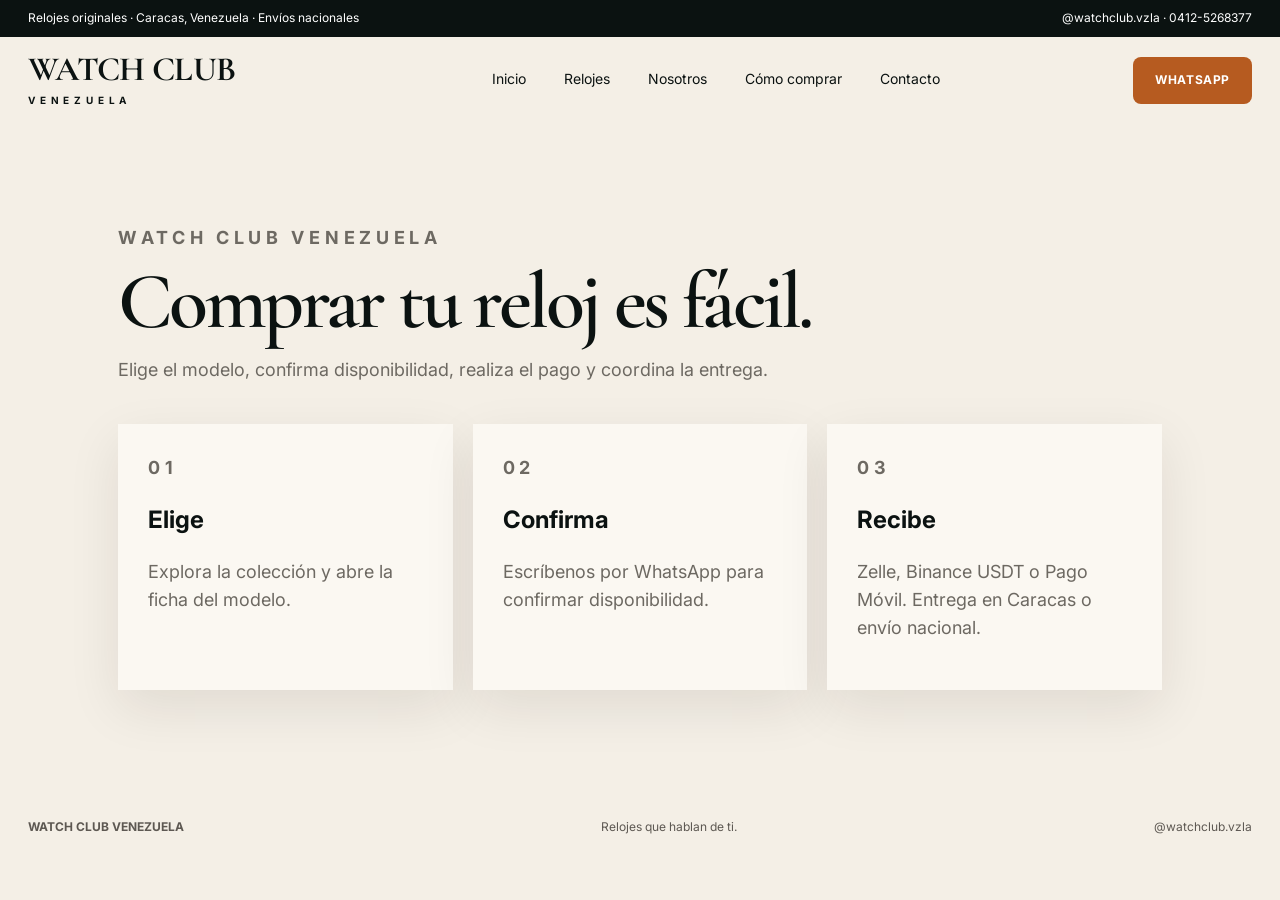
==== como-comprar.html @ b3d06749 "Add files via upload" ====
<!doctype html><html lang="es"><head><meta charset="utf-8"><meta name="viewport" content="width=device-width,initial-scale=1"><title>Comprar tu reloj es fácil. | Watch Club Venezuela</title><link rel="stylesheet" href="css/styles.css"><script src="js/products.js" defer></script><script src="js/app.js" defer></script></head><body><div class="topbar"><div class="topbar__inner"><span>Relojes originales · Caracas, Venezuela · Envíos nacionales</span><span>@watchclub.vzla · 0412-5268377</span></div></div><header class="site-header"><a class="brand" href="index.html">WATCH CLUB<small>VENEZUELA</small></a><button class="menu-button" type="button" data-menu aria-expanded="false" aria-label="Abrir menú">☰</button><nav class="site-nav" data-nav><a href="index.html">Inicio</a><a href="index.html#coleccion">Relojes</a><a href="nosotros.html">Nosotros</a><a href="como-comprar.html">Cómo comprar</a><a href="contacto.html">Contacto</a></nav><a class="button button--copper" data-wa target="_blank" rel="noopener noreferrer">WhatsApp</a></header><main class="page-hero"><p class="eyebrow">WATCH CLUB VENEZUELA</p><h1>Comprar tu reloj es fácil.</h1><p>Elige el modelo, confirma disponibilidad, realiza el pago y coordina la entrega.</p><section class="content-grid"><article class="content-card"><p class="eyebrow">01</p><h2>Elige</h2><p>Explora la colección y abre la ficha del modelo.</p></article><article class="content-card"><p class="eyebrow">02</p><h2>Confirma</h2><p>Escríbenos por WhatsApp para confirmar disponibilidad.</p></article><article class="content-card"><p class="eyebrow">03</p><h2>Recibe</h2><p>Zelle, Binance USDT o Pago Móvil. Entrega en Caracas o envío nacional.</p></article></section></main><footer class="site-footer"><strong>WATCH CLUB VENEZUELA</strong><span>Relojes que hablan de ti.</span><a data-instagram target="_blank" rel="noopener noreferrer">@watchclub.vzla</a></footer></body></html>
---- css/styles.css ----
@import url('https://fonts.googleapis.com/css2?family=Cormorant+Garamond:wght@500;600;700&family=Inter:wght@400;500;600;700&display=swap');
:root{--ink:#0b1211;--cream:#f4efe6;--paper:#fbf8f2;--copper:#b65b20;--copper-dark:#8f4316;--muted:#6d6962;--line:#ded5c6;--white:#fff;--max:1380px;--serif:'Cormorant Garamond',Georgia,serif;--sans:'Inter',Arial,sans-serif;--shadow:0 18px 50px rgba(29,21,13,.09)}*{box-sizing:border-box}html{scroll-behavior:smooth}body{margin:0;background:var(--cream);color:var(--ink);font-family:var(--sans);line-height:1.55}a{color:inherit;text-decoration:none}img{display:block;max-width:100%}button{font:inherit}.topbar{background:var(--ink);color:#fff;font-size:12px}.topbar__inner,.site-header,.hero,.benefits,.section,.site-footer{width:min(var(--max),100%);margin-inline:auto}.topbar__inner{padding:9px 28px;display:flex;justify-content:space-between;gap:20px}.site-header{display:grid;grid-template-columns:270px 1fr auto;align-items:center;gap:30px;padding:19px 28px}.brand{font:700 34px/.8 var(--serif);letter-spacing:-.02em}.brand small{display:block;margin-top:12px;font:700 10px/1 var(--sans);letter-spacing:.48em}.site-nav{display:flex;justify-content:center;gap:38px;font-size:14px}.site-nav a{padding:10px 0;border-bottom:2px solid transparent}.site-nav a:hover,.site-nav a[aria-current="page"]{color:var(--copper);border-color:var(--copper)}.menu-button{display:none;border:0;background:transparent;font-size:24px}.button{display:inline-flex;align-items:center;justify-content:center;gap:8px;min-height:47px;padding:0 21px;border:1px solid transparent;border-radius:8px;font-size:12px;font-weight:700;letter-spacing:.05em;text-transform:uppercase;transition:.2s}.button:hover{transform:translateY(-2px)}.button--copper{background:var(--copper);color:#fff}.button--copper:hover{background:var(--copper-dark)}.button--dark{background:var(--ink);color:#fff}.button--line{border-color:var(--copper);color:var(--copper-dark);background:transparent}.button--wide{width:100%}.hero{display:grid;grid-template-columns:46% 54%;min-height:550px;background:var(--paper);overflow:hidden}.hero__copy{padding:65px 42px 38px}.eyebrow,.kicker{margin:0 0 14px;color:var(--copper-dark);font-size:11px;font-weight:700;letter-spacing:.26em;text-transform:uppercase}.hero h1,.section h2,.product-info h1,.spec-section h2,.related h2,.page-hero h1,.empty h1{font-family:var(--serif);font-weight:600;letter-spacing:-.045em;line-height:.9}.hero h1{max-width:620px;margin:0 0 22px;font-size:clamp(58px,6vw,88px)}.hero__lead{max-width:520px;margin:0 0 28px;color:var(--muted);font-size:18px}.hero__actions{display:flex;flex-wrap:wrap;gap:13px}.hero__visual{position:relative;min-height:550px}.hero__visual img{width:100%;height:100%;object-fit:cover}.hero__caption{position:absolute;top:16%;right:7%;color:#fff;font-size:12px;font-weight:600;line-height:2;letter-spacing:.28em}.benefits{display:grid;grid-template-columns:repeat(3,1fr);background:var(--paper);border-top:1px solid #e9e1d6}.benefit{padding:23px 28px;border-right:1px solid var(--line)}.benefit:last-child{border:0}.benefit strong{font-size:12px;letter-spacing:.07em}.benefit p{margin:5px 0 0;color:var(--muted);font-size:12px}.section,.spec-section,.related{width:min(var(--max),100%);margin:auto;padding:60px 28px}.section-head{display:flex;justify-content:space-between;align-items:end;gap:20px;margin-bottom:25px}.section h2,.spec-section h2,.related h2{margin:0;font-size:50px}.section-link{color:var(--copper-dark);font-size:13px}.product-grid{display:grid;grid-template-columns:repeat(4,minmax(0,1fr));gap:20px}.product-card{overflow:hidden;background:var(--paper);border:1px solid rgba(19,15,10,.06);border-radius:5px;box-shadow:var(--shadow)}.product-card__visual{position:relative;display:block;aspect-ratio:1.15/1;overflow:hidden;background:#d8d0c5}.product-card__visual img{width:100%;height:100%;object-fit:cover;transition:.35s}.product-card__visual span{position:absolute;right:12px;bottom:12px;padding:7px 10px;border-radius:20px;background:#fff;color:var(--ink);font-size:10px;opacity:0;transition:.25s}.product-card:hover img{transform:scale(1.035)}.product-card:hover .product-card__visual span{opacity:1}.product-card__body{padding:15px}.product-card__body .kicker{margin-bottom:3px;font-size:9px}.product-card h3{margin:0;font-size:17px}.variant{margin:2px 0;color:#444;font-size:12px}.product-card strong{display:block;margin:8px 0;color:var(--copper);font-size:26px}.product-card__actions{display:grid;grid-template-columns:1fr 1fr;gap:8px}.product-card__actions .button{min-height:42px;padding:0 9px}.quote{background:var(--ink);color:#d68a55;text-align:center;padding:22px;font-size:10px;letter-spacing:.4em}.site-footer{display:flex;justify-content:space-between;gap:20px;padding:28px;color:#5d5852;font-size:12px}.product-page{width:min(var(--max),100%);margin:auto;padding:55px 28px}.product-detail{display:grid;grid-template-columns:1.08fr .92fr;gap:70px;align-items:start}.gallery__main{overflow:hidden;aspect-ratio:1/1;border-radius:8px;background:#ddd}.gallery__main img{width:100%;height:100%;object-fit:cover}.gallery__thumbs{display:flex;gap:10px;margin-top:12px}.gallery__thumbs button{width:82px;height:82px;padding:0;border:2px solid transparent;background:none;cursor:pointer}.gallery__thumbs button.is-active{border-color:var(--copper)}.gallery__thumbs img{width:100%;height:100%;object-fit:cover}.product-info{position:sticky;top:25px;padding:28px 0}.product-info h1{margin:0;font-size:70px}.product-info__variant{color:var(--muted);font-size:17px}.product-info__price{margin:15px 0;color:var(--copper);font-size:42px;font-weight:700}.stock{display:flex;align-items:center;gap:8px}.stock span{width:8px;height:8px;border-radius:50%;background:#3d8054}.mini-benefits{display:flex;gap:14px;margin-top:17px;color:var(--muted);font-size:11px}.spec-section,.related{border-top:1px solid var(--line)}.spec-section dl{display:grid;grid-template-columns:repeat(2,1fr);margin:25px 0 0}.spec-section dl div{display:grid;grid-template-columns:1fr 1.3fr;padding:15px 0;border-bottom:1px solid var(--line)}.spec-section dt{color:var(--muted)}.spec-section dd{margin:0;font-weight:600}.related .product-grid{grid-template-columns:repeat(3,1fr)}.page-hero{width:min(1100px,100%);margin:auto;padding:100px 28px}.page-hero h1{margin:0;font-size:80px}.page-hero p{max-width:700px;color:var(--muted);font-size:18px}.content-grid{display:grid;grid-template-columns:repeat(3,1fr);gap:20px;margin-top:40px}.content-card{padding:30px;background:var(--paper);box-shadow:var(--shadow)}.empty{min-height:60vh;padding:90px 0}.empty h1{font-size:65px}@media(max-width:980px){.site-header{grid-template-columns:1fr auto}.menu-button{display:block}.site-nav{display:none;grid-column:1/-1;flex-direction:column;align-items:flex-start;gap:5px}.site-nav.is-open{display:flex}.site-header>.button{display:none}.hero{grid-template-columns:1fr}.hero__visual{min-height:430px}.benefits{grid-template-columns:1fr}.benefit{border-right:0;border-bottom:1px solid var(--line)}.product-grid{grid-template-columns:repeat(2,1fr)}.product-detail{grid-template-columns:1fr}.product-info{position:static}.related .product-grid{grid-template-columns:repeat(2,1fr)}.content-grid{grid-template-columns:1fr}.site-footer{flex-direction:column}}@media(max-width:560px){.topbar__inner{flex-direction:column;gap:3px;padding:8px 17px}.site-header{padding:17px}.brand{font-size:27px}.hero__copy{padding:48px 20px}.hero h1{font-size:55px}.hero__lead{font-size:16px}.hero__visual{min-height:335px}.hero__caption{font-size:9px}.section,.spec-section,.related,.product-page{padding:45px 17px}.section h2,.spec-section h2,.related h2{font-size:42px}.product-grid,.related .product-grid{grid-template-columns:1fr}.section-head{align-items:flex-start;flex-direction:column}.product-info h1,.page-hero h1{font-size:55px}.spec-section dl{grid-template-columns:1fr}.site-footer{padding-inline:17px}}
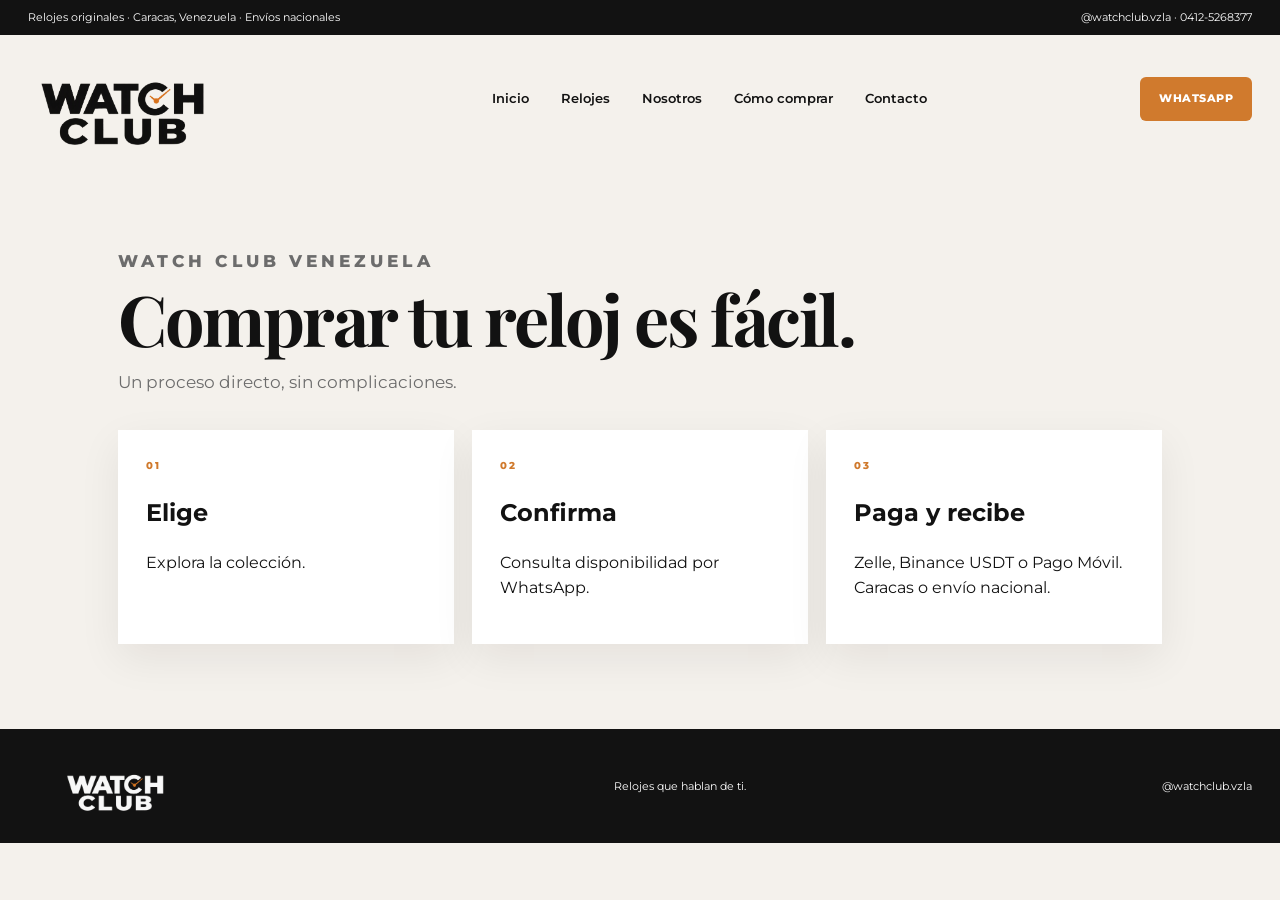
==== commit 1289da65: "Add files via upload" ====
--- a/como-comprar.html
+++ b/como-comprar.html
@@ -1 +1 @@
-<!doctype html><html lang="es"><head><meta charset="utf-8"><meta name="viewport" content="width=device-width,initial-scale=1"><title>Comprar tu reloj es fácil. | Watch Club Venezuela</title><link rel="stylesheet" href="css/styles.css"><script src="js/products.js" defer></script><script src="js/app.js" defer></script></head><body><div class="topbar"><div class="topbar__inner"><span>Relojes originales · Caracas, Venezuela · Envíos nacionales</span><span>@watchclub.vzla · 0412-5268377</span></div></div><header class="site-header"><a class="brand" href="index.html">WATCH CLUB<small>VENEZUELA</small></a><button class="menu-button" type="button" data-menu aria-expanded="false" aria-label="Abrir menú">☰</button><nav class="site-nav" data-nav><a href="index.html">Inicio</a><a href="index.html#coleccion">Relojes</a><a href="nosotros.html">Nosotros</a><a href="como-comprar.html">Cómo comprar</a><a href="contacto.html">Contacto</a></nav><a class="button button--copper" data-wa target="_blank" rel="noopener noreferrer">WhatsApp</a></header><main class="page-hero"><p class="eyebrow">WATCH CLUB VENEZUELA</p><h1>Comprar tu reloj es fácil.</h1><p>Elige el modelo, confirma disponibilidad, realiza el pago y coordina la entrega.</p><section class="content-grid"><article class="content-card"><p class="eyebrow">01</p><h2>Elige</h2><p>Explora la colección y abre la ficha del modelo.</p></article><article class="content-card"><p class="eyebrow">02</p><h2>Confirma</h2><p>Escríbenos por WhatsApp para confirmar disponibilidad.</p></article><article class="content-card"><p class="eyebrow">03</p><h2>Recibe</h2><p>Zelle, Binance USDT o Pago Móvil. Entrega en Caracas o envío nacional.</p></article></section></main><footer class="site-footer"><strong>WATCH CLUB VENEZUELA</strong><span>Relojes que hablan de ti.</span><a data-instagram target="_blank" rel="noopener noreferrer">@watchclub.vzla</a></footer></body></html>+<!doctype html><html lang="es"><head><meta charset="utf-8"><meta name="viewport" content="width=device-width,initial-scale=1"><title>Comprar tu reloj es fácil. | Watch Club</title><link rel="icon" type="image/png" href="assets/brand/favicon.png"><link rel="stylesheet" href="css/styles.css"><script src="js/products.js" defer></script><script src="js/app.js" defer></script></head><body><div class="bar"><div><span>Relojes originales · Caracas, Venezuela · Envíos nacionales</span><span>@watchclub.vzla · 0412-5268377</span></div></div><header class="header"><a href="index.html"><img class="logo-img" src="assets/brand/watchclub-logo-black.png" alt="Watch Club"></a><button class="menu" type="button" data-menu aria-expanded="false" aria-label="Abrir menú">☰</button><nav class="nav" data-nav><a href="index.html">Inicio</a><a href="index.html#coleccion">Relojes</a><a href="nosotros.html">Nosotros</a><a href="como-comprar.html">Cómo comprar</a><a href="contacto.html">Contacto</a></nav><a class="btn copper" data-wa target="_blank" rel="noopener noreferrer">WhatsApp</a></header><main class="page"><p class="eyebrow">WATCH CLUB VENEZUELA</p><h1>Comprar tu reloj es fácil.</h1><p>Un proceso directo, sin complicaciones.</p><section class="page-cards"><article class="page-card"><p class="eyebrow">01</p><h2>Elige</h2><p>Explora la colección.</p></article><article class="page-card"><p class="eyebrow">02</p><h2>Confirma</h2><p>Consulta disponibilidad por WhatsApp.</p></article><article class="page-card"><p class="eyebrow">03</p><h2>Paga y recibe</h2><p>Zelle, Binance USDT o Pago Móvil. Caracas o envío nacional.</p></article></section></main><footer class="footer"><img src="assets/brand/watchclub-logo-white.png" alt="Watch Club"><span>Relojes que hablan de ti.</span><a data-ig target="_blank" rel="noopener noreferrer">@watchclub.vzla</a></footer></body></html>
--- a/css/styles.css
+++ b/css/styles.css
@@ -1,2 +1,2 @@
-@import url('https://fonts.googleapis.com/css2?family=Cormorant+Garamond:wght@500;600;700&family=Inter:wght@400;500;600;700&display=swap');
-:root{--ink:#0b1211;--cream:#f4efe6;--paper:#fbf8f2;--copper:#b65b20;--copper-dark:#8f4316;--muted:#6d6962;--line:#ded5c6;--white:#fff;--max:1380px;--serif:'Cormorant Garamond',Georgia,serif;--sans:'Inter',Arial,sans-serif;--shadow:0 18px 50px rgba(29,21,13,.09)}*{box-sizing:border-box}html{scroll-behavior:smooth}body{margin:0;background:var(--cream);color:var(--ink);font-family:var(--sans);line-height:1.55}a{color:inherit;text-decoration:none}img{display:block;max-width:100%}button{font:inherit}.topbar{background:var(--ink);color:#fff;font-size:12px}.topbar__inner,.site-header,.hero,.benefits,.section,.site-footer{width:min(var(--max),100%);margin-inline:auto}.topbar__inner{padding:9px 28px;display:flex;justify-content:space-between;gap:20px}.site-header{display:grid;grid-template-columns:270px 1fr auto;align-items:center;gap:30px;padding:19px 28px}.brand{font:700 34px/.8 var(--serif);letter-spacing:-.02em}.brand small{display:block;margin-top:12px;font:700 10px/1 var(--sans);letter-spacing:.48em}.site-nav{display:flex;justify-content:center;gap:38px;font-size:14px}.site-nav a{padding:10px 0;border-bottom:2px solid transparent}.site-nav a:hover,.site-nav a[aria-current="page"]{color:var(--copper);border-color:var(--copper)}.menu-button{display:none;border:0;background:transparent;font-size:24px}.button{display:inline-flex;align-items:center;justify-content:center;gap:8px;min-height:47px;padding:0 21px;border:1px solid transparent;border-radius:8px;font-size:12px;font-weight:700;letter-spacing:.05em;text-transform:uppercase;transition:.2s}.button:hover{transform:translateY(-2px)}.button--copper{background:var(--copper);color:#fff}.button--copper:hover{background:var(--copper-dark)}.button--dark{background:var(--ink);color:#fff}.button--line{border-color:var(--copper);color:var(--copper-dark);background:transparent}.button--wide{width:100%}.hero{display:grid;grid-template-columns:46% 54%;min-height:550px;background:var(--paper);overflow:hidden}.hero__copy{padding:65px 42px 38px}.eyebrow,.kicker{margin:0 0 14px;color:var(--copper-dark);font-size:11px;font-weight:700;letter-spacing:.26em;text-transform:uppercase}.hero h1,.section h2,.product-info h1,.spec-section h2,.related h2,.page-hero h1,.empty h1{font-family:var(--serif);font-weight:600;letter-spacing:-.045em;line-height:.9}.hero h1{max-width:620px;margin:0 0 22px;font-size:clamp(58px,6vw,88px)}.hero__lead{max-width:520px;margin:0 0 28px;color:var(--muted);font-size:18px}.hero__actions{display:flex;flex-wrap:wrap;gap:13px}.hero__visual{position:relative;min-height:550px}.hero__visual img{width:100%;height:100%;object-fit:cover}.hero__caption{position:absolute;top:16%;right:7%;color:#fff;font-size:12px;font-weight:600;line-height:2;letter-spacing:.28em}.benefits{display:grid;grid-template-columns:repeat(3,1fr);background:var(--paper);border-top:1px solid #e9e1d6}.benefit{padding:23px 28px;border-right:1px solid var(--line)}.benefit:last-child{border:0}.benefit strong{font-size:12px;letter-spacing:.07em}.benefit p{margin:5px 0 0;color:var(--muted);font-size:12px}.section,.spec-section,.related{width:min(var(--max),100%);margin:auto;padding:60px 28px}.section-head{display:flex;justify-content:space-between;align-items:end;gap:20px;margin-bottom:25px}.section h2,.spec-section h2,.related h2{margin:0;font-size:50px}.section-link{color:var(--copper-dark);font-size:13px}.product-grid{display:grid;grid-template-columns:repeat(4,minmax(0,1fr));gap:20px}.product-card{overflow:hidden;background:var(--paper);border:1px solid rgba(19,15,10,.06);border-radius:5px;box-shadow:var(--shadow)}.product-card__visual{position:relative;display:block;aspect-ratio:1.15/1;overflow:hidden;background:#d8d0c5}.product-card__visual img{width:100%;height:100%;object-fit:cover;transition:.35s}.product-card__visual span{position:absolute;right:12px;bottom:12px;padding:7px 10px;border-radius:20px;background:#fff;color:var(--ink);font-size:10px;opacity:0;transition:.25s}.product-card:hover img{transform:scale(1.035)}.product-card:hover .product-card__visual span{opacity:1}.product-card__body{padding:15px}.product-card__body .kicker{margin-bottom:3px;font-size:9px}.product-card h3{margin:0;font-size:17px}.variant{margin:2px 0;color:#444;font-size:12px}.product-card strong{display:block;margin:8px 0;color:var(--copper);font-size:26px}.product-card__actions{display:grid;grid-template-columns:1fr 1fr;gap:8px}.product-card__actions .button{min-height:42px;padding:0 9px}.quote{background:var(--ink);color:#d68a55;text-align:center;padding:22px;font-size:10px;letter-spacing:.4em}.site-footer{display:flex;justify-content:space-between;gap:20px;padding:28px;color:#5d5852;font-size:12px}.product-page{width:min(var(--max),100%);margin:auto;padding:55px 28px}.product-detail{display:grid;grid-template-columns:1.08fr .92fr;gap:70px;align-items:start}.gallery__main{overflow:hidden;aspect-ratio:1/1;border-radius:8px;background:#ddd}.gallery__main img{width:100%;height:100%;object-fit:cover}.gallery__thumbs{display:flex;gap:10px;margin-top:12px}.gallery__thumbs button{width:82px;height:82px;padding:0;border:2px solid transparent;background:none;cursor:pointer}.gallery__thumbs button.is-active{border-color:var(--copper)}.gallery__thumbs img{width:100%;height:100%;object-fit:cover}.product-info{position:sticky;top:25px;padding:28px 0}.product-info h1{margin:0;font-size:70px}.product-info__variant{color:var(--muted);font-size:17px}.product-info__price{margin:15px 0;color:var(--copper);font-size:42px;font-weight:700}.stock{display:flex;align-items:center;gap:8px}.stock span{width:8px;height:8px;border-radius:50%;background:#3d8054}.mini-benefits{display:flex;gap:14px;margin-top:17px;color:var(--muted);font-size:11px}.spec-section,.related{border-top:1px solid var(--line)}.spec-section dl{display:grid;grid-template-columns:repeat(2,1fr);margin:25px 0 0}.spec-section dl div{display:grid;grid-template-columns:1fr 1.3fr;padding:15px 0;border-bottom:1px solid var(--line)}.spec-section dt{color:var(--muted)}.spec-section dd{margin:0;font-weight:600}.related .product-grid{grid-template-columns:repeat(3,1fr)}.page-hero{width:min(1100px,100%);margin:auto;padding:100px 28px}.page-hero h1{margin:0;font-size:80px}.page-hero p{max-width:700px;color:var(--muted);font-size:18px}.content-grid{display:grid;grid-template-columns:repeat(3,1fr);gap:20px;margin-top:40px}.content-card{padding:30px;background:var(--paper);box-shadow:var(--shadow)}.empty{min-height:60vh;padding:90px 0}.empty h1{font-size:65px}@media(max-width:980px){.site-header{grid-template-columns:1fr auto}.menu-button{display:block}.site-nav{display:none;grid-column:1/-1;flex-direction:column;align-items:flex-start;gap:5px}.site-nav.is-open{display:flex}.site-header>.button{display:none}.hero{grid-template-columns:1fr}.hero__visual{min-height:430px}.benefits{grid-template-columns:1fr}.benefit{border-right:0;border-bottom:1px solid var(--line)}.product-grid{grid-template-columns:repeat(2,1fr)}.product-detail{grid-template-columns:1fr}.product-info{position:static}.related .product-grid{grid-template-columns:repeat(2,1fr)}.content-grid{grid-template-columns:1fr}.site-footer{flex-direction:column}}@media(max-width:560px){.topbar__inner{flex-direction:column;gap:3px;padding:8px 17px}.site-header{padding:17px}.brand{font-size:27px}.hero__copy{padding:48px 20px}.hero h1{font-size:55px}.hero__lead{font-size:16px}.hero__visual{min-height:335px}.hero__caption{font-size:9px}.section,.spec-section,.related,.product-page{padding:45px 17px}.section h2,.spec-section h2,.related h2{font-size:42px}.product-grid,.related .product-grid{grid-template-columns:1fr}.section-head{align-items:flex-start;flex-direction:column}.product-info h1,.page-hero h1{font-size:55px}.spec-section dl{grid-template-columns:1fr}.site-footer{padding-inline:17px}}
+@import url('https://fonts.googleapis.com/css2?family=Montserrat:wght@400;500;600;700;800&family=Playfair+Display:wght@600;700&display=swap');
+:root{--wc-black:#121212;--wc-copper:#D07A2D;--wc-cream:#F4F1EC;--wc-white:#FFFFFF;--wc-gray:#6C6C6C;--max:1380px;--shadow:0 14px 40px #1b130a12}*{box-sizing:border-box}html{scroll-behavior:smooth}body{margin:0;background:var(--wc-cream);color:var(--wc-black);font-family:Montserrat,Arial,sans-serif;line-height:1.55}a{text-decoration:none;color:inherit}img{display:block;max-width:100%}button{font:inherit}.bar{background:var(--wc-black);color:white;font-size:11px}.bar>div,.header,.hero,.benefits,.section,.footer,.product-main{width:min(var(--max),100%);margin:auto}.bar>div{display:flex;justify-content:space-between;gap:20px;padding:9px 28px}.header{display:grid;grid-template-columns:250px 1fr auto;align-items:center;gap:24px;padding:15px 28px;background:var(--wc-cream)}.logo-img{width:190px;height:auto}.nav{display:flex;justify-content:center;gap:32px;font-size:13px;font-weight:600}.nav a{padding:9px 0;border-bottom:2px solid transparent}.nav a:hover{color:var(--wc-copper);border-color:var(--wc-copper)}.menu{display:none;border:0;background:none;font-size:24px}.btn{display:inline-flex;justify-content:center;align-items:center;min-height:44px;padding:0 18px;border:1px solid transparent;border-radius:6px;font-size:11px;font-weight:800;letter-spacing:.04em;text-transform:uppercase}.btn.copper{background:var(--wc-copper);color:#fff}.btn.dark{background:var(--wc-black);color:white}.btn.line{border-color:var(--wc-copper);color:#8d481c;background:transparent}.btn.wide{width:100%;min-height:52px}.hero{display:grid;grid-template-columns:44% 56%;min-height:570px;background:#faf7f1}.hero-copy{padding:70px 45px 45px}.eyebrow{margin:0 0 12px;color:var(--wc-copper);font-size:10px;font-weight:800;letter-spacing:.24em;text-transform:uppercase}.hero h1,.section h2,.info h1,.details h2,.page h1,.empty h1{font-family:'Playfair Display',Georgia,serif;line-height:.94;letter-spacing:-.035em}.hero h1{font-size:clamp(55px,5.6vw,84px);margin:0 0 22px}.hero-copy>p:not(.eyebrow){max-width:490px;color:var(--wc-gray);font-size:17px}.hero-actions{display:flex;gap:12px;flex-wrap:wrap;margin-top:26px}.hero-photo{position:relative;overflow:hidden;background:#ddd}.hero-photo img{width:100%;height:100%;min-height:570px;object-fit:cover}.hero-tag{position:absolute;right:6%;top:12%;padding:9px 12px;background:#121212cc;color:white;font-size:10px;letter-spacing:.18em}.benefits{display:grid;grid-template-columns:repeat(3,1fr);background:white;border-top:1px solid #e1d9cd}.benefit{padding:21px 27px;border-right:1px solid #e1d9cd}.benefit:last-child{border:0}.benefit strong{font-size:11px;letter-spacing:.06em}.benefit p{margin:4px 0 0;color:var(--wc-gray);font-size:11px}.section,.details{padding:58px 28px}.section-head{display:flex;align-items:end;justify-content:space-between;gap:20px;margin-bottom:24px}.section h2,.details h2{font-size:47px;margin:0}.grid{display:grid;grid-template-columns:repeat(4,minmax(0,1fr));gap:18px}.product-card{background:white;border-radius:4px;overflow:hidden;box-shadow:var(--shadow)}.product-photo{display:block;aspect-ratio:1/1;overflow:hidden;background:#eee}.product-photo img{width:100%;height:100%;object-fit:cover;transition:.3s}.product-card:hover .product-photo img{transform:scale(1.025)}.product-copy{padding:14px}.product-copy .eyebrow{margin-bottom:2px;font-size:8px}.product-copy h3{margin:0;font-size:16px}.variant{margin:2px 0;color:#494949;font-size:11px}.price{display:block;margin:8px 0;color:var(--wc-copper);font-size:25px}.card-actions{display:grid;grid-template-columns:1fr 1fr;gap:7px}.card-actions .btn{padding:0 8px}.quote{background:var(--wc-black);color:var(--wc-copper);padding:22px;text-align:center;font-size:10px;letter-spacing:.32em}.footer{display:flex;justify-content:space-between;align-items:center;gap:20px;padding:28px;background:var(--wc-black);color:var(--wc-white);font-size:11px}.footer img{width:170px;max-height:58px;object-fit:contain}.product-main{padding:50px 28px}.product-detail{display:grid;grid-template-columns:1.08fr .92fr;gap:65px}.gallery-main{aspect-ratio:1/1;overflow:hidden;background:#eee}.gallery-main img{width:100%;height:100%;object-fit:cover}.thumbs{display:flex;flex-wrap:wrap;gap:9px;margin-top:10px}.thumbs button{width:76px;height:76px;padding:0;background:none;border:2px solid transparent;cursor:pointer}.thumbs button.active{border-color:var(--wc-copper)}.thumbs img{width:100%;height:100%;object-fit:cover}.info{padding:32px 0;position:sticky;top:15px}.info h1{font-size:65px;margin:0}.variant.large{font-size:16px;color:var(--wc-gray)}.big-price{font-size:40px;font-weight:800;color:var(--wc-copper);margin:14px 0}.description{color:#4b4b4b}.available{display:flex;align-items:center;gap:8px;font-weight:600;font-size:12px}.available i{width:8px;height:8px;border-radius:50%;background:#39784d}.buy-notes{display:flex;gap:12px;flex-wrap:wrap;margin-top:14px;color:var(--wc-gray);font-size:10px}.details{width:min(var(--max),100%);margin:auto;border-top:1px solid #ddd4c8}.details dl{display:grid;grid-template-columns:repeat(2,1fr);margin:24px 0}.details dl>div{display:grid;grid-template-columns:1fr 1.4fr;padding:14px;border-bottom:1px solid #ddd4c8}.details dt{color:var(--wc-gray)}.details dd{margin:0;font-weight:600}.related .grid{grid-template-columns:repeat(3,1fr)}.page{width:min(1100px,100%);margin:auto;padding:85px 28px}.page h1{font-size:70px;margin:0}.page>p{max-width:720px;color:var(--wc-gray);font-size:17px}.page-cards{display:grid;grid-template-columns:repeat(3,1fr);gap:18px;margin-top:35px}.page-card{padding:28px;background:white;box-shadow:var(--shadow)}.empty{min-height:65vh;padding:90px 0}.empty h1{font-size:60px}@media(max-width:900px){.header{grid-template-columns:1fr auto}.menu{display:block}.nav{display:none;grid-column:1/-1;flex-direction:column;align-items:flex-start;gap:2px}.nav.open{display:flex}.header>.btn{display:none}.hero{grid-template-columns:1fr}.hero-photo img{min-height:430px}.benefits{grid-template-columns:1fr}.benefit{border-right:0;border-bottom:1px solid #e1d9cd}.grid{grid-template-columns:repeat(2,1fr)}.product-detail{grid-template-columns:1fr}.info{position:static}.related .grid{grid-template-columns:repeat(2,1fr)}.page-cards{grid-template-columns:1fr}}@media(max-width:560px){.bar>div{flex-direction:column;gap:2px;padding:7px 16px}.header{padding:15px 16px}.logo-img{width:155px}.hero-copy{padding:45px 18px}.hero h1{font-size:53px}.hero-photo img{min-height:330px}.section,.details,.product-main{padding:43px 16px}.section h2,.details h2{font-size:39px}.grid,.related .grid{grid-template-columns:1fr}.section-head{align-items:flex-start;flex-direction:column}.info h1,.page h1{font-size:50px}.details dl{grid-template-columns:1fr}.footer{padding:25px 16px;flex-direction:column;align-items:flex-start}}
